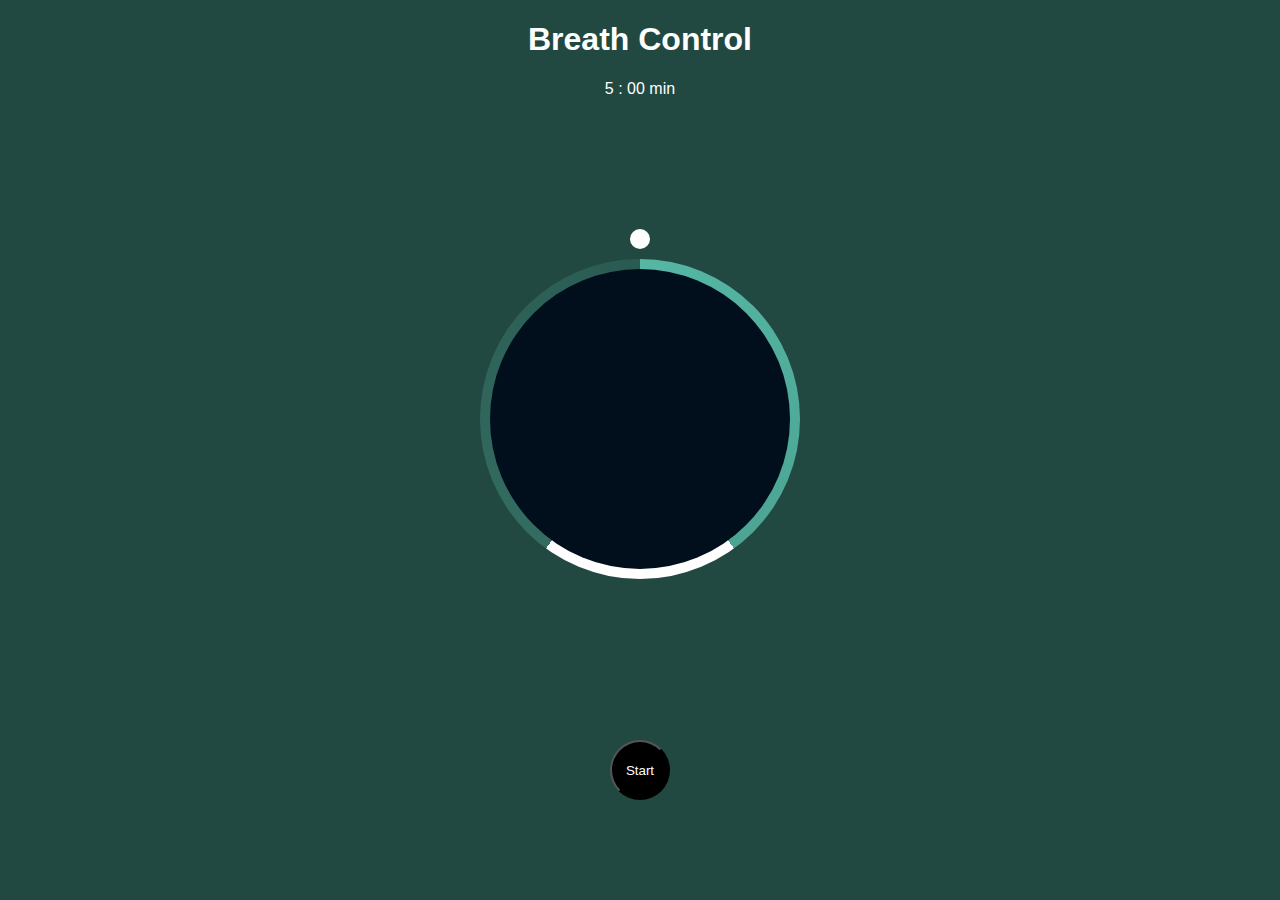
==== adem.html @ 2673dfa7 "Add files via upload" ====
<!DOCTYPE html>

<html lang="en">

<head>
<meta charset="UTF-8"/>
<meta name="viewport"
content="width=device-width, initial-scale=1.0"/>
<meta http-equiv="X-UA-Compatible"
content="ie=edge"/>

<link rel="stylesheet" href="style12.css"/>
<title>Breath Control Tool</title>
</head>
<body>
<h1>Breath Control </h1>

<div id="timer">5 : 00 min</div>

<div class="container" id="container">

<div class="circle"></div>
<p id="text"></p>
<div class="pointer-container">
<span class="pointer"></span>
</div>
<div class= "gradient-circle"></div>
</div>


<button onclick="window.location.href= 'breath.html';">Start</button>

<script src="script3.js"> </script>
</body>
</html>
---- style12.css ----
@import 
url('https: //fonts.googleapis.com/css?family=Montserrat&display=swap');

* {
box-sizing: border-box;

}

body  {

background: #224941
url('images/breath control background.png') no-repeat center center/cover;
color: #fff;
font-family: 'Montserrat', sans-serif;

min-height: 100vh;
overflow: hidden;
display: flex;
flex-direction: column;
align-items: center;
margin: 0;
}

.container  {

display: flex;
align-items: center;
justify-content: center;
margin: auto;
height: 300px;
width: 300px;
position: relative;
transform: scale(1);
}



.circle  {

background-color: #010f1c;
height: 100%;
width: 100%;
border-radius: 50%;
position: absolute;
top: 0;
left: 0; 
z-index: -1;
}


.gradient-circle  {  
background: conic-gradient(
#55b7a4 0%,
#4ca493 40%,
#fff 40%,
#fff 60%,
#336d62 60%,
#2a5b52 100%
);
height: 320px;
width: 320px;
z-index: -2;
border-radius: 50%;
position: absolute;
top: -10px;
left: -10px;
}

.pointer  {

background-color: #fff;
border-radius: 50%;
height: 20px;
width: 20px;
display: block;

}

.pointer-container  {

position: absolute;
top: -40px;
left: 140px;
width: 20px;
height: 190px;
animation: rotate 7.5s linear forwards infinite;
transform-origin: bottom center;
}



button {
background-color: black;
height: 60px;
width: 60px;
border-radius: 50px;
color: white;
 margin-bottom: 100px;
}
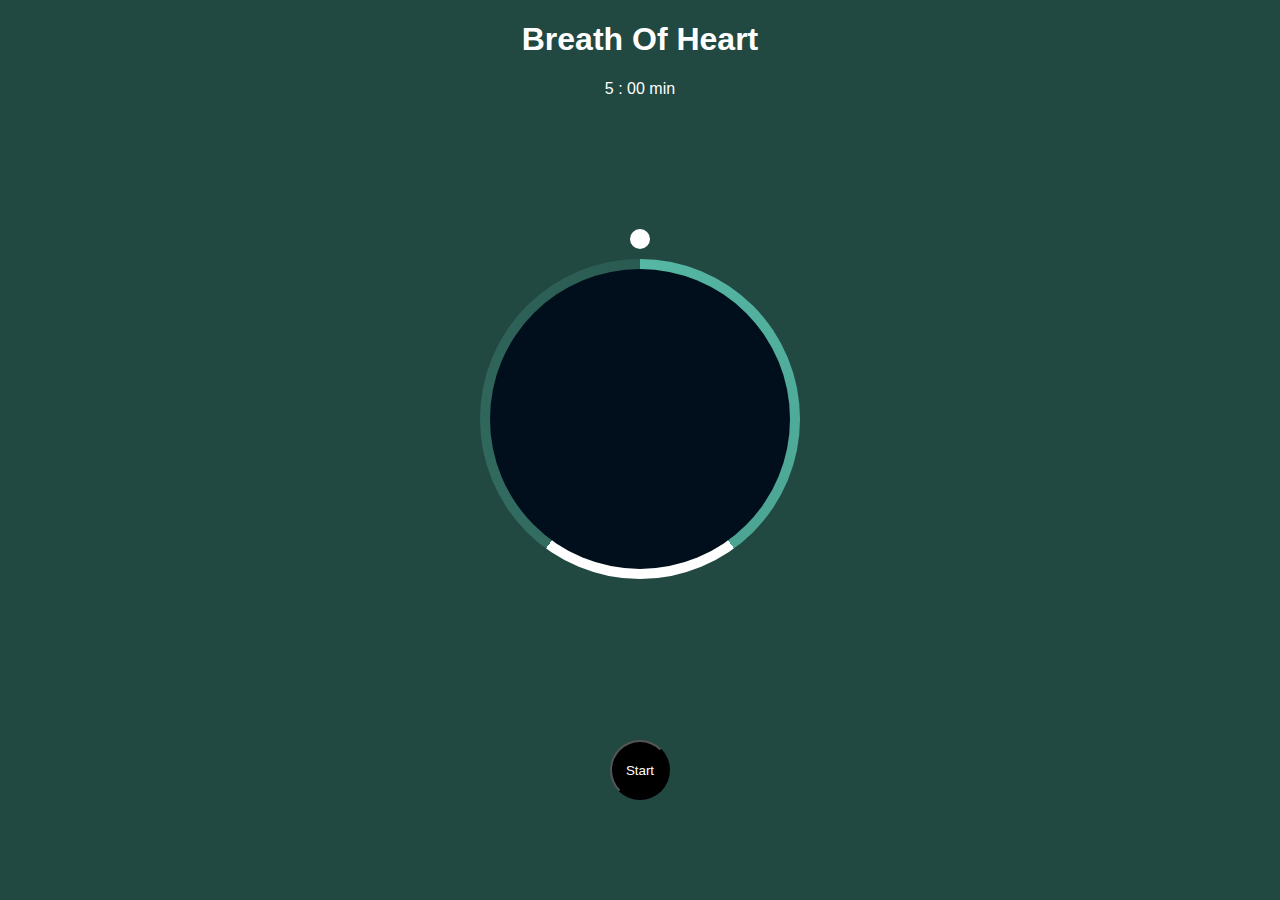
==== commit ff3185a7: "Update adem.html" ====
--- a/adem.html
+++ b/adem.html
@@ -13,7 +13,7 @@
 <title>Breath Control Tool</title>
 </head>
 <body>
-<h1>Breath Control </h1>
+<h1>Breath Of Heart  </h1>
 
 <div id="timer">5 : 00 min</div>
 
@@ -30,6 +30,6 @@
 
 <button onclick="window.location.href= 'breath.html';">Start</button>
 
-<script src="script3.js"> </script>
+<script src="script.js"> </script>
 </body>
 </html>
